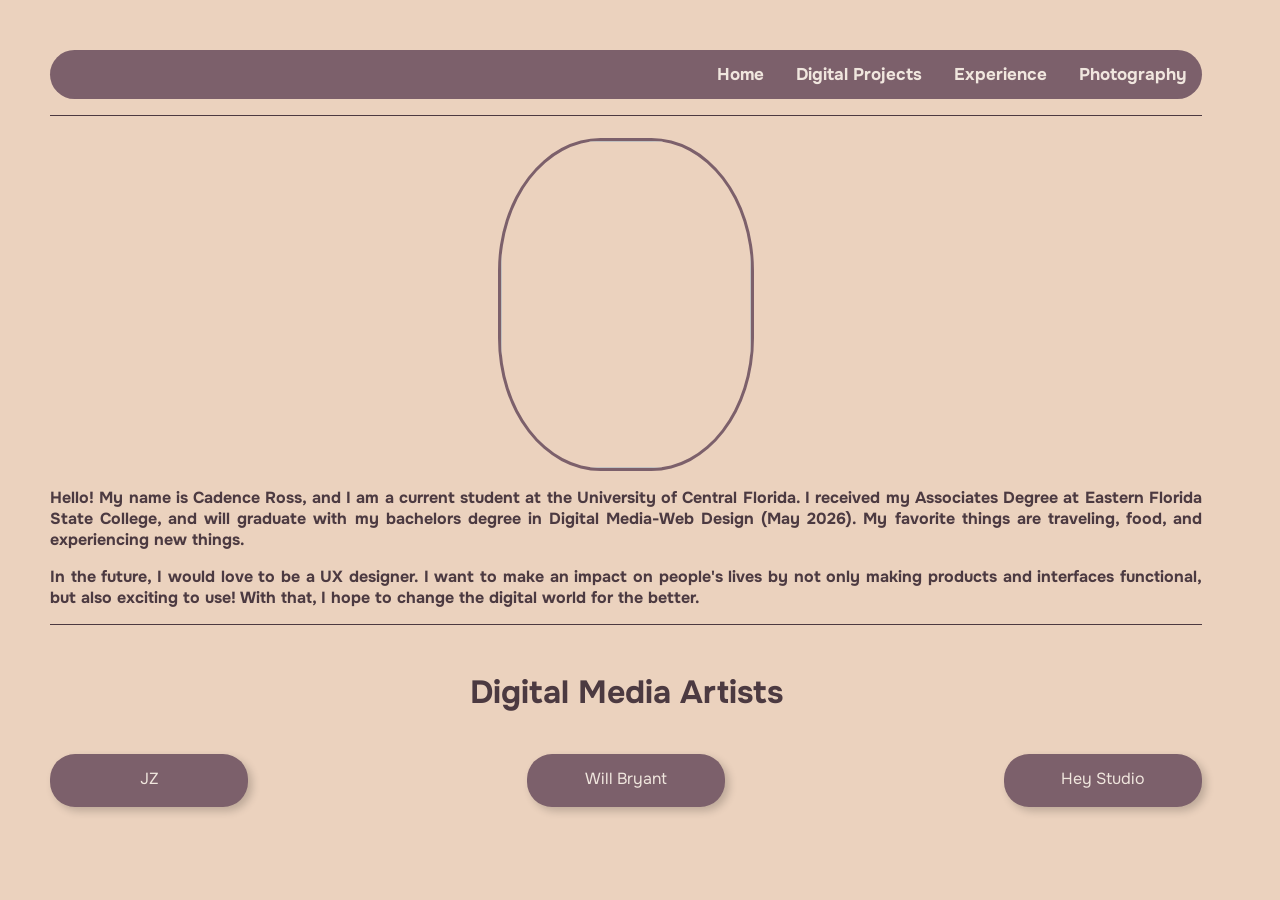
==== index.html @ 034c4d51 "Initial commit" ====
<!DOCTYPE html>
<html>
    <head>
        <title>Cadence Ross</title>
        <link rel="stylesheet" href="./style.css">
    </head>

<div class="TopNav">
    <a href="./photography.html">Photography</a>
    <a href="./experience.html">Experience</a>
    <a href="./projects.html">Digital Projects</a>
    <a href="./index.html">Home</a>
</div>

<hr>

    <body>
        <div class="CenterImage">
            <img src="https://i.imgur.com/yW7DUqZ.png" width="250.5" height="326.5" class="Image">
        </div>
        <p class="Text">Hello! My name is Cadence Ross, and I am a current student at the University of Central Florida. I received my Associates Degree at Eastern Florida State College, and will graduate with my bachelors degree in Digital Media-Web Design (May 2026). My favorite things are traveling, food, and experiencing new things.</p>
        <p class="Text">In the future, I would love to be a UX designer. I want to make an impact on people's lives by not only making products and interfaces functional, but also exciting to use! With that, I hope to change the digital world for the better.</p>
    </body>

<hr>

    <h1>
        Digital Media Artists
    </h1>

<div class="CenterButton">
    <a href="https://www.jzcreativespace.com/my-work"target="blank" id="Button">JZ</a>
    <a href="https://willbryantstudio.com"target="blank" id="Button">Will Bryant</a>
    <a href="https://www.jzcreativespace.com/work"target="blank" id="Button">Hey Studio</a>
</div>

</html>
---- style.css ----
@import url('https://fonts.googleapis.com/css2?family=Onest&display=swap');
html {
    background-color: #ebd2be;
}

.Text {
    font-family: 'Onest', sans-serif;
    color: #4c3a41;
    font-weight: bold;
    text-align: justify;
    padding: 0px;
    float:center;
}

#TextCenter {
    text-align: center;
}

#Button {
    font-family: 'Onest', sans-serif;
    text-decoration: none;
    background-color: #7C606B;
    color: #F0E6DE;
    padding: 14px 14px;
    text-align: center; 
    display: inline-block;
    border-radius: 25px;
    width: 170px;
    height: 25px;
    box-shadow: 4px 4px 8px rgba(0, 0, 0, 0.2);
}

#Button:hover {
    background-color:#4c3a41; 
}

#Button:active {
    background-color: #4c3a41;
    box-shadow: 0 5px #1b1417;
    transform: translateY(4px);
}

.Image {
    margin: auto;
    border: 3px solid #7C606B; 
    border-radius: 40%;
    object-fit: cover;
    object-position: 100% center;
}

.ImageTwo {
    margin: auto;
    display: flex;
    align-items: center;
    justify-content: center;  
}

body {
    width: 90%; 
    padding: 50px;
    margin: 0;
}

.CenterImage {
    display: flex;
    align-items: center;
    justify-content: center;
}

.CenterButton {
    display: flex;
    align-items: center;
    justify-content: space-between;
}

h1 {
    text-align: center;
    font-family: 'Onest', sans-serif;
    color: #4c3a41;
    font-weight: bold;
    padding: 20px; 

}

hr {
    display: block;
    height: 6px; 
    border:0; 
    border-top: 1px solid #4c3a41; 
    margin: 1em 0; 
    padding: 0; 
    width: 100%;
}

.TopNav {
    background-color: #7C606B;
    overflow: hidden;
    border-radius:30px;
    cursor: pointer
    }

.TopNav a {
    float: right;
    color: #F0E6DE;
    text-align: center;
    padding: 14px 16px;
    text-decoration: none;
    font-size: 17px;
    text-shadow: 0 0 50px 0 #4c3a41;
} 

.TopNav a:hover {
    background-color: #F0E6DE;
    color: #7C606B;    
}

.TopNav {
    font-family: 'Onest', sans-serif;
    color: #4c3a41;
    font-weight: bold;
    text-decoration: none;
}

.TopNav :active {

}

.btn {
    font-family: 'Onest', sans-serif;
    text-decoration: none;
    background-color: #7C606B;
    color: #F0E6DE;
    padding: 14px 14px;
    text-align: center;
    display: inline-block;
    border-radius: 25px;
    width: 170px;
    height: 25px;
    box-shadow: 4px 4px 8px rgba(0, 0, 0, 0.2);
}

.btn:hover {
    background-color: #4c3a41;
}

.btn:active {
    background-color: #4c3a41;
    box-shadow: 0 5px #1b1417;
    transform: translateY(4px);
}

.project-section {
    margin: 30px 0;
}

.project-title {
    font-family: 'Onest', sans-serif;
    color: #4c3a41;
    font-weight: bold;
    font-size: 1.3em;
    margin-bottom: 10px;
}

.project-description {
    font-family: 'Onest', sans-serif;
    color: #4c3a41;
    margin-bottom: 24px;
}

.project-links {
    display: flex;
    gap: 16px;
    margin-bottom: 32px;
}

.image-grid {
    display: grid;
    grid-template-columns: repeat(6, 1fr);
    gap: 10px;
}

.work-grid {
    display: grid;
    grid-template-columns: repeat(4, 1fr);
    gap: 16px;
    margin: 20px 0;
    align-items: start;
}

.work-image {
    width: 100%;
    height: auto;
    display: block;
    border-radius: 14px;
}

.image-wrapper {
    position: relative;
    border-radius: 16px;
    border: 2px solid #7C606B;
    box-shadow: 4px 4px 8px rgba(0, 0, 0, 0.2);
    overflow: hidden;
    transition: transform 0.2s ease, box-shadow 0.2s ease;
    line-height: 0;
}

.image-wrapper:hover {
    transform: translateY(-4px);
    box-shadow: 8px 16px 24px rgba(0, 0, 0, 0.3);
}

.photo-image {
    width: 100%;
    height: 280px;
    object-fit: cover;
    display: block;
    border-radius: 14px;
}

.phone-image {
    width: 100%;
    height: auto;
    display: block;
}

.image-label {
    position: absolute;
    bottom: 0;
    left: 0;
    right: 0;
    background: rgba(76, 58, 65, 0.75);
    color: #F0E6DE;
    font-family: 'Onest', sans-serif;
    font-size: 0.75em;
    text-align: center;
    padding: 8px 6px;
    opacity: 0;
    transition: opacity 0.2s ease;
}

.image-wrapper:hover .image-label {
    opacity: 1;
}
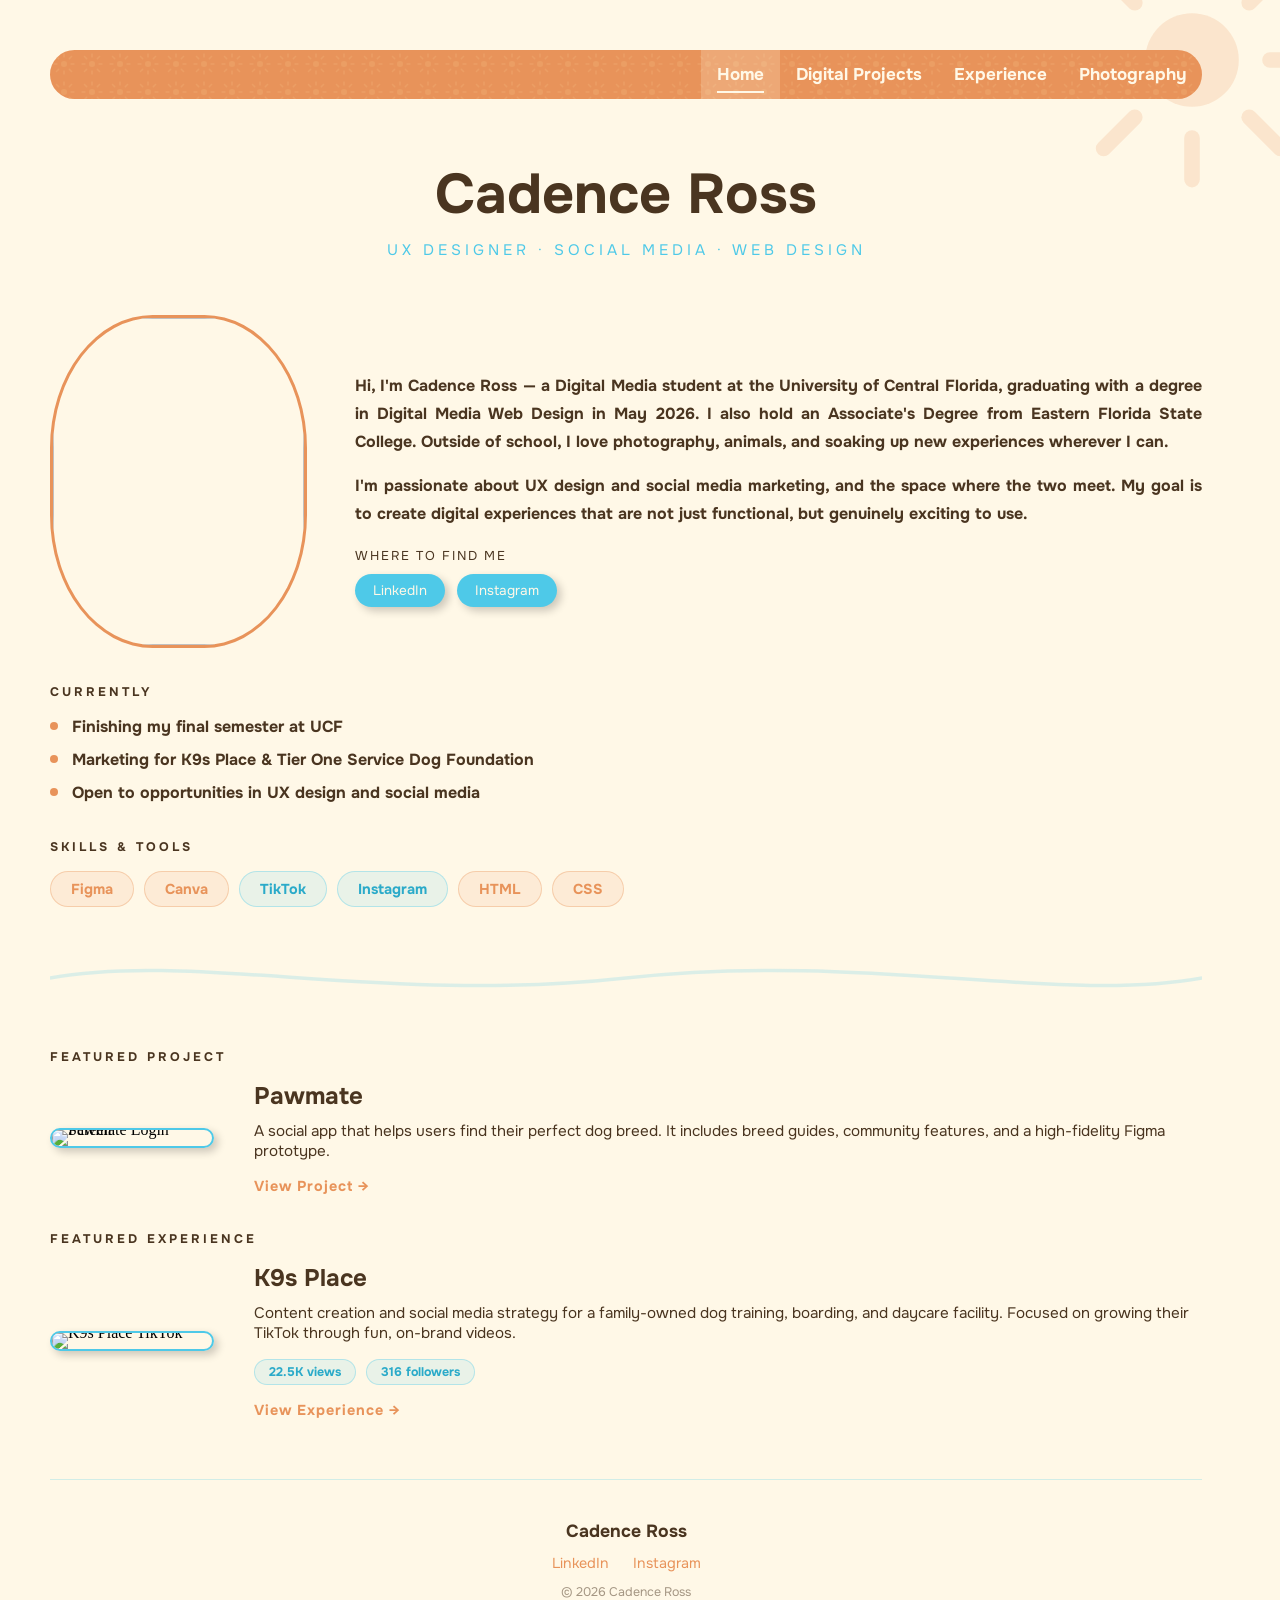
==== commit de3f2194: "Add featured experience section and simplify copy - Added K9s Place featured section to home page wi" ====
--- a/index.html
+++ b/index.html
@@ -1,7 +1,9 @@
 <!DOCTYPE html>
 <html>
     <head>
+        <meta name="viewport" content="width=device-width, initial-scale=1.0">
         <title>Cadence Ross</title>
+        <link rel="icon" type="image/svg+xml" href="./favicon.svg">
         <link rel="stylesheet" href="./style.css">
     </head>
 
@@ -12,26 +14,100 @@
     <a href="./index.html">Home</a>
 </div>
 
-<hr>
+    <body>
+        <div class="hero">
+            <h1 class="hero-name">Cadence Ross</h1>
+            <p class="hero-tagline">UX Designer &middot; Social Media &middot; Web Design</p>
+        </div>
 
-    <body>
-        <div class="CenterImage">
-            <img src="https://i.imgur.com/yW7DUqZ.png" width="250.5" height="326.5" class="Image">
+        <div class="about-layout reveal">
+            <div class="CenterImage">
+                <img src="https://i.imgur.com/yW7DUqZ.png" width="250.5" height="326.5" class="Image">
+            </div>
+            <div class="about-text">
+                <p class="Text">Hi, I'm Cadence Ross — a Digital Media student at the University of Central Florida, graduating with a degree in Digital Media Web Design in May 2026. I also hold an Associate's Degree from Eastern Florida State College. Outside of school, I love photography, animals, and soaking up new experiences wherever I can.</p>
+                <p class="Text">I'm passionate about UX design and social media marketing, and the space where the two meet. My goal is to create digital experiences that are not just functional, but genuinely exciting to use.</p>
+                <div class="find-me">
+                    <p class="find-me-label">Where to find me</p>
+                    <div class="find-me-links">
+                        <a href="https://www.linkedin.com/in/cadence-r-6a7a8b280/" target="_blank" class="btn-sm">LinkedIn</a>
+                        <a href="https://www.instagram.com/_cadenceross/" target="_blank" class="btn-sm">Instagram</a>
+                    </div>
+                </div>
+            </div>
         </div>
-        <p class="Text">Hello! My name is Cadence Ross, and I am a current student at the University of Central Florida. I received my Associates Degree at Eastern Florida State College, and will graduate with my bachelors degree in Digital Media-Web Design (May 2026). My favorite things are traveling, food, and experiencing new things.</p>
-        <p class="Text">In the future, I would love to be a UX designer. I want to make an impact on people's lives by not only making products and interfaces functional, but also exciting to use! With that, I hope to change the digital world for the better.</p>
+
+        <div class="currently-section reveal">
+            <p class="section-label">Currently</p>
+            <div class="currently-items">
+                <div class="currently-item">
+                    <span class="currently-dot"></span>
+                    <p>Finishing my final semester at UCF</p>
+                </div>
+                <div class="currently-item">
+                    <span class="currently-dot"></span>
+                    <p>Marketing for K9s Place &amp; Tier One Service Dog Foundation</p>
+                </div>
+                <div class="currently-item">
+                    <span class="currently-dot"></span>
+                    <p>Open to opportunities in UX design and social media</p>
+                </div>
+            </div>
+        </div>
+
+        <div class="skills-section reveal">
+            <p class="section-label">Skills &amp; Tools</p>
+            <div class="skills-grid">
+                <span class="skill-pill coral">Figma</span>
+                <span class="skill-pill coral">Canva</span>
+                <span class="skill-pill blue">TikTok</span>
+                <span class="skill-pill blue">Instagram</span>
+                <span class="skill-pill coral">HTML</span>
+                <span class="skill-pill coral">CSS</span>
+            </div>
+        </div>
+
+        <div class="wave-divider">
+            <svg viewBox="0 0 1200 40" xmlns="http://www.w3.org/2000/svg" preserveAspectRatio="none">
+                <path d="M0,20 C150,5 350,35 600,20 C850,5 1050,35 1200,20" stroke="#4EC9E8" stroke-width="2" fill="none" stroke-opacity="0.2"/>
+            </svg>
+        </div>
+
+        <div class="featured-section reveal">
+            <p class="section-label">Featured Project</p>
+            <div class="featured-layout">
+                <div class="image-wrapper featured-img-wrap">
+                    <img src="https://imgur.com/qTcFikV.png" alt="Pawmate Login Screen" class="featured-img">
+                </div>
+                <div class="featured-info">
+                    <h3>Pawmate</h3>
+                    <p>A social app that helps users find their perfect dog breed. It includes breed guides, community features, and a high-fidelity Figma prototype.</p>
+                    <a href="./projects.html" class="featured-link">View Project →</a>
+                </div>
+            </div>
+        </div>
+
+        <div class="featured-section reveal">
+            <p class="section-label">Featured Experience</p>
+            <div class="featured-layout">
+                <div class="image-wrapper featured-img-wrap">
+                    <img src="https://imgur.com/DvLUb1i.jpg" alt="K9s Place TikTok" class="featured-img">
+                </div>
+                <div class="featured-info">
+                    <h3>K9s Place</h3>
+                    <p>Content creation and social media strategy for a family-owned dog training, boarding, and daycare facility. Focused on growing their TikTok through fun, on-brand videos.</p>
+                    <div class="featured-stats">
+                        <span class="stat-badge">22.5K views</span>
+                        <span class="stat-badge">316 followers</span>
+                    </div>
+                    <a href="./experience.html" class="featured-link">View Experience →</a>
+                </div>
+            </div>
+        </div>
+
+
+
     </body>
 
-<hr>
-
-    <h1>
-        Digital Media Artists
-    </h1>
-
-<div class="CenterButton">
-    <a href="https://www.jzcreativespace.com/my-work"target="blank" id="Button">JZ</a>
-    <a href="https://willbryantstudio.com"target="blank" id="Button">Will Bryant</a>
-    <a href="https://www.jzcreativespace.com/work"target="blank" id="Button">Hey Studio</a>
-</div>
-
-</html>+<script src="./script.js"></script>
+</html>
--- a/style.css
+++ b/style.css
@@ -1,16 +1,18 @@
 @import url('https://fonts.googleapis.com/css2?family=Onest&display=swap');
 html {
-    background-color: #ebd2be;
+    background-color: #FFF8E7;
 }
 
 .Text {
     font-family: 'Onest', sans-serif;
-    color: #4c3a41;
+    color: #4A3520;
     font-weight: bold;
     text-align: justify;
     padding: 0px;
-    float:center;
-}
+    float: center;
+    line-height: 1.75;
+}
+
 
 #TextCenter {
     text-align: center;
@@ -19,10 +21,10 @@
 #Button {
     font-family: 'Onest', sans-serif;
     text-decoration: none;
-    background-color: #7C606B;
-    color: #F0E6DE;
+    background-color: #E8935A;
+    color: #FFF8E7;
     padding: 14px 14px;
-    text-align: center; 
+    text-align: center;
     display: inline-block;
     border-radius: 25px;
     width: 170px;
@@ -31,18 +33,19 @@
 }
 
 #Button:hover {
-    background-color:#4c3a41; 
+    background-color: #C4693A;
+    transform: scale(1.04);
 }
 
 #Button:active {
-    background-color: #4c3a41;
-    box-shadow: 0 5px #1b1417;
+    background-color: #C4693A;
+    box-shadow: 0 5px #1E160A;
     transform: translateY(4px);
 }
 
 .Image {
     margin: auto;
-    border: 3px solid #7C606B; 
+    border: 3px solid #E8935A;
     border-radius: 40%;
     object-fit: cover;
     object-position: 100% center;
@@ -56,9 +59,15 @@
 }
 
 body {
-    width: 90%; 
+    width: 90%;
     padding: 50px;
     margin: 0;
+    animation: pageFade 0.5s ease forwards;
+}
+
+@keyframes pageFade {
+    from { opacity: 0; transform: translateY(8px); }
+    to   { opacity: 1; transform: translateY(0); }
 }
 
 .CenterImage {
@@ -76,47 +85,87 @@
 h1 {
     text-align: center;
     font-family: 'Onest', sans-serif;
-    color: #4c3a41;
-    font-weight: bold;
-    padding: 20px; 
-
+    color: #4A3520;
+    font-weight: bold;
+    padding: 20px;
 }
 
 hr {
     display: block;
-    height: 6px; 
-    border:0; 
-    border-top: 1px solid #4c3a41; 
-    margin: 1em 0; 
-    padding: 0; 
+    border: 0;
+    border-top: 1px solid rgba(78, 201, 232, 0.25);
+    margin: 1em 0;
+    padding: 0;
     width: 100%;
 }
 
+.wave-divider {
+    width: 100%;
+    margin: 24px 0;
+    overflow: hidden;
+}
+
+.wave-divider svg {
+    width: 100%;
+    height: 70px;
+    display: block;
+}
+
 .TopNav {
-    background-color: #7C606B;
+    background-color: #E8935A;
+    background-image: url("data:image/svg+xml,%3Csvg xmlns='http://www.w3.org/2000/svg' width='28' height='28' viewBox='0 0 28 28'%3E%3Ccircle cx='14' cy='14' r='3' fill='%23FDD99A' opacity='0.15'/%3E%3Cline x1='14' y1='4' x2='14' y2='7' stroke='%23FDD99A' stroke-width='1.5' stroke-linecap='round' opacity='0.15'/%3E%3Cline x1='14' y1='21' x2='14' y2='24' stroke='%23FDD99A' stroke-width='1.5' stroke-linecap='round' opacity='0.15'/%3E%3Cline x1='4' y1='14' x2='7' y2='14' stroke='%23FDD99A' stroke-width='1.5' stroke-linecap='round' opacity='0.15'/%3E%3Cline x1='21' y1='14' x2='24' y2='14' stroke='%23FDD99A' stroke-width='1.5' stroke-linecap='round' opacity='0.15'/%3E%3Cline x1='6.5' y1='6.5' x2='8.6' y2='8.6' stroke='%23FDD99A' stroke-width='1.5' stroke-linecap='round' opacity='0.15'/%3E%3Cline x1='19.4' y1='19.4' x2='21.5' y2='21.5' stroke='%23FDD99A' stroke-width='1.5' stroke-linecap='round' opacity='0.15'/%3E%3Cline x1='21.5' y1='6.5' x2='19.4' y2='8.6' stroke='%23FDD99A' stroke-width='1.5' stroke-linecap='round' opacity='0.15'/%3E%3Cline x1='8.6' y1='19.4' x2='6.5' y2='21.5' stroke='%23FDD99A' stroke-width='1.5' stroke-linecap='round' opacity='0.15'/%3E%3C/svg%3E");
+    background-size: 28px 28px;
+    background-repeat: repeat;
     overflow: hidden;
-    border-radius:30px;
-    cursor: pointer
-    }
+    border-radius: 30px;
+    cursor: pointer;
+    position: sticky;
+    top: 10px;
+    z-index: 100;
+}
 
 .TopNav a {
     float: right;
-    color: #F0E6DE;
+    color: #FFF8E7;
     text-align: center;
     padding: 14px 16px;
     text-decoration: none;
     font-size: 17px;
-    text-shadow: 0 0 50px 0 #4c3a41;
-} 
+    position: relative;
+    transition: background-color 0.2s ease;
+}
+
+.TopNav a::after {
+    content: '';
+    position: absolute;
+    bottom: 6px;
+    left: 16px;
+    right: 16px;
+    height: 2px;
+    background: #FFF8E7;
+    transform: scaleX(0);
+    transform-origin: right;
+    transition: transform 0.25s ease;
+}
+
+.TopNav a:hover::after,
+.TopNav a.active::after {
+    transform: scaleX(1);
+    transform-origin: left;
+}
 
 .TopNav a:hover {
-    background-color: #F0E6DE;
-    color: #7C606B;    
+    background-color: rgba(255, 248, 231, 0.15);
+    color: #FFF8E7;
+}
+
+.TopNav a.active {
+    background-color: rgba(255, 248, 231, 0.2);
 }
 
 .TopNav {
     font-family: 'Onest', sans-serif;
-    color: #4c3a41;
+    color: #4A3520;
     font-weight: bold;
     text-decoration: none;
 }
@@ -128,8 +177,8 @@
 .btn {
     font-family: 'Onest', sans-serif;
     text-decoration: none;
-    background-color: #7C606B;
-    color: #F0E6DE;
+    background-color: #E8935A;
+    color: #FFF8E7;
     padding: 14px 14px;
     text-align: center;
     display: inline-block;
@@ -140,22 +189,69 @@
 }
 
 .btn:hover {
-    background-color: #4c3a41;
+    background-color: #C4693A;
+    transform: scale(1.04);
 }
 
 .btn:active {
-    background-color: #4c3a41;
-    box-shadow: 0 5px #1b1417;
+    background-color: #C4693A;
+    box-shadow: 0 5px #1E160A;
     transform: translateY(4px);
+}
+
+.btn-sm {
+    font-family: 'Onest', sans-serif;
+    text-decoration: none;
+    background-color: #4EC9E8;
+    color: #FFF8E7;
+    padding: 8px 18px;
+    text-align: center;
+    display: inline-block;
+    border-radius: 25px;
+    font-size: 0.85em;
+    box-shadow: 4px 4px 8px rgba(0, 0, 0, 0.2);
+    transition: background-color 0.2s ease, transform 0.2s ease;
+}
+
+.btn-sm:hover {
+    background-color: #2BAAC9;
+    transform: scale(1.04);
+}
+
+.LinkedInWrap {
+    display: flex;
+    justify-content: center;
+    margin-top: 16px;
+}
+
+.find-me {
+    margin-top: 20px;
+}
+
+.find-me-label {
+    font-family: 'Onest', sans-serif;
+    color: #4A3520;
+    font-size: 0.8em;
+    letter-spacing: 2px;
+    text-transform: uppercase;
+    margin: 0 0 10px;
+}
+
+.find-me-links {
+    display: flex;
+    gap: 12px;
 }
 
 .project-section {
     margin: 30px 0;
+    padding: 20px;
+    border-radius: 16px;
+    background: rgba(232, 147, 90, 0.12);
 }
 
 .project-title {
     font-family: 'Onest', sans-serif;
-    color: #4c3a41;
+    color: #4A3520;
     font-weight: bold;
     font-size: 1.3em;
     margin-bottom: 10px;
@@ -163,8 +259,9 @@
 
 .project-description {
     font-family: 'Onest', sans-serif;
-    color: #4c3a41;
+    color: #4A3520;
     margin-bottom: 24px;
+    line-height: 1.75;
 }
 
 .project-links {
@@ -197,7 +294,7 @@
 .image-wrapper {
     position: relative;
     border-radius: 16px;
-    border: 2px solid #7C606B;
+    border: 2px solid #4EC9E8;
     box-shadow: 4px 4px 8px rgba(0, 0, 0, 0.2);
     overflow: hidden;
     transition: transform 0.2s ease, box-shadow 0.2s ease;
@@ -228,8 +325,8 @@
     bottom: 0;
     left: 0;
     right: 0;
-    background: rgba(76, 58, 65, 0.75);
-    color: #F0E6DE;
+    background: rgba(14, 100, 140, 0.78);
+    color: #FFF8E7;
     font-family: 'Onest', sans-serif;
     font-size: 0.75em;
     text-align: center;
@@ -242,4 +339,472 @@
     opacity: 1;
 }
 
-
+.image-wrapper img {
+    cursor: zoom-in;
+}
+
+/* === HERO === */
+@keyframes fadeUp {
+    from { opacity: 0; transform: translateY(30px); }
+    to   { opacity: 1; transform: translateY(0); }
+}
+
+.hero {
+    text-align: center;
+    padding: 60px 0 30px;
+}
+
+.hero-name {
+    font-size: 3.5em;
+    padding: 0;
+    margin: 0;
+    animation: fadeUp 0.8s ease forwards;
+}
+
+.hero-tagline {
+    font-family: 'Onest', sans-serif;
+    color: #4EC9E8;
+    font-size: 0.95em;
+    letter-spacing: 4px;
+    text-transform: uppercase;
+    margin-top: 10px;
+    animation: fadeUp 0.8s 0.2s ease both;
+}
+
+/* === SCROLL REVEAL === */
+.reveal {
+    opacity: 0;
+    transform: translateY(30px);
+    transition: opacity 0.6s ease, transform 0.6s ease;
+}
+
+.reveal.visible {
+    opacity: 1;
+    transform: translateY(0);
+}
+
+/* === LIGHTBOX === */
+#lightbox {
+    display: none;
+    position: fixed;
+    inset: 0;
+    background: rgba(10, 40, 60, 0.93);
+    z-index: 1000;
+    align-items: center;
+    justify-content: center;
+    cursor: zoom-out;
+}
+
+#lightbox.active {
+    display: flex;
+}
+
+#lightbox img {
+    max-width: 90vw;
+    max-height: 90vh;
+    object-fit: contain;
+    border-radius: 12px;
+    box-shadow: 0 20px 60px rgba(0, 0, 0, 0.5);
+    animation: fadeUp 0.2s ease forwards;
+}
+
+/* === PAGE HEADER === */
+.page-header {
+    text-align: center;
+    padding: 40px 0 10px;
+}
+
+.page-header h1 {
+    padding: 0;
+    margin: 0;
+}
+
+.page-subtitle {
+    font-family: 'Onest', sans-serif;
+    color: #4EC9E8;
+    font-size: 0.9em;
+    letter-spacing: 3px;
+    text-transform: uppercase;
+    margin-top: 8px;
+}
+
+/* === SECTION HEADER === */
+.section-header {
+    display: flex;
+    align-items: center;
+    gap: 16px;
+    flex-wrap: wrap;
+    margin-bottom: 12px;
+}
+
+.section-header .project-title {
+    margin-bottom: 0;
+}
+
+.date-badge {
+    font-family: 'Onest', sans-serif;
+    font-size: 0.78em;
+    background: rgba(78, 201, 232, 0.12);
+    color: #4EC9E8;
+    border: 1px solid rgba(78, 201, 232, 0.35);
+    border-radius: 20px;
+    padding: 4px 12px;
+}
+
+.role-badge {
+    font-family: 'Onest', sans-serif;
+    font-size: 0.78em;
+    background: rgba(232, 147, 90, 0.12);
+    color: #E8935A;
+    border: 1px solid rgba(232, 147, 90, 0.35);
+    border-radius: 20px;
+    padding: 4px 12px;
+}
+
+/* === TAGS === */
+.tags {
+    display: flex;
+    flex-wrap: wrap;
+    gap: 8px;
+    margin-bottom: 20px;
+}
+
+.tag {
+    font-family: 'Onest', sans-serif;
+    font-size: 0.78em;
+    background: rgba(232, 147, 90, 0.1);
+    color: #E8935A;
+    border: 1px solid rgba(232, 147, 90, 0.3);
+    border-radius: 20px;
+    padding: 4px 12px;
+}
+
+/* === PHOTO GRID === */
+.photo-grid {
+    display: grid;
+    grid-template-columns: repeat(3, 1fr);
+    gap: 12px;
+}
+
+/* === SECTION LABEL === */
+.section-label {
+    font-family: 'Onest', sans-serif;
+    color: #4A3520;
+    font-size: 0.78em;
+    font-weight: bold;
+    letter-spacing: 3px;
+    text-transform: uppercase;
+    margin: 0 0 16px;
+}
+
+/* === CURRENTLY === */
+.currently-section {
+    margin: 36px 0;
+}
+
+.currently-items {
+    display: flex;
+    flex-direction: column;
+    gap: 12px;
+}
+
+.currently-item {
+    display: flex;
+    align-items: flex-start;
+    gap: 14px;
+}
+
+.currently-dot {
+    width: 8px;
+    height: 8px;
+    min-width: 8px;
+    background: #E8935A;
+    border-radius: 50%;
+    margin-top: 6px;
+}
+
+.currently-item p {
+    font-family: 'Onest', sans-serif;
+    color: #4A3520;
+    font-weight: bold;
+    margin: 0;
+}
+
+/* === SKILLS === */
+.skills-section {
+    margin: 36px 0;
+}
+
+.skills-grid {
+    display: flex;
+    flex-wrap: wrap;
+    gap: 10px;
+}
+
+.skill-pill {
+    font-family: 'Onest', sans-serif;
+    font-size: 0.9em;
+    font-weight: bold;
+    padding: 8px 20px;
+    border-radius: 25px;
+}
+
+.skill-pill.coral {
+    background: rgba(232, 147, 90, 0.12);
+    color: #E8935A;
+    border: 1.5px solid rgba(232, 147, 90, 0.35);
+}
+
+.skill-pill.blue {
+    background: rgba(78, 201, 232, 0.12);
+    color: #2BAAC9;
+    border: 1.5px solid rgba(78, 201, 232, 0.35);
+}
+
+/* === FEATURED PROJECT === */
+.featured-section {
+    margin: 36px 0;
+}
+
+.featured-layout {
+    display: flex;
+    gap: 40px;
+    align-items: center;
+}
+
+.featured-img-wrap {
+    width: 160px;
+    flex-shrink: 0;
+}
+
+.featured-img {
+    width: 100%;
+    height: auto;
+    display: block;
+}
+
+.featured-info h3 {
+    font-family: 'Onest', sans-serif;
+    color: #4A3520;
+    font-weight: bold;
+    font-size: 1.5em;
+    margin: 0 0 10px;
+}
+
+.featured-info p {
+    font-family: 'Onest', sans-serif;
+    color: #4A3520;
+    margin: 0 0 16px;
+    font-size: 0.95em;
+}
+
+.featured-stats {
+    display: flex;
+    gap: 10px;
+    flex-wrap: wrap;
+    margin-bottom: 16px;
+}
+
+.stat-badge {
+    font-family: 'Onest', sans-serif;
+    font-size: 0.78em;
+    font-weight: bold;
+    background: rgba(78, 201, 232, 0.12);
+    color: #2BAAC9;
+    border: 1.5px solid rgba(78, 201, 232, 0.35);
+    border-radius: 20px;
+    padding: 4px 14px;
+}
+
+.featured-link {
+    font-family: 'Onest', sans-serif;
+    color: #E8935A;
+    font-size: 0.9em;
+    font-weight: bold;
+    text-decoration: none;
+    letter-spacing: 1px;
+}
+
+/* === INTERESTS === */
+.interests-section {
+    margin: 36px 0 20px;
+}
+
+.interests-grid {
+    display: grid;
+    grid-template-columns: repeat(3, 1fr);
+    gap: 16px;
+}
+
+.interest-card {
+    background: rgba(232, 147, 90, 0.08);
+    border: 1.5px solid rgba(232, 147, 90, 0.25);
+    border-radius: 16px;
+    padding: 20px;
+    text-align: center;
+}
+
+.interest-title {
+    font-family: 'Onest', sans-serif;
+    color: #E8935A;
+    font-weight: bold;
+    font-size: 1em;
+    margin: 0 0 6px;
+}
+
+.interest-desc {
+    font-family: 'Onest', sans-serif;
+    color: #4A3520;
+    font-size: 0.85em;
+    margin: 0;
+}
+
+/* === ABOUT LAYOUT === */
+.about-layout {
+    display: flex;
+    gap: 48px;
+    align-items: center;
+    margin: 10px 0;
+}
+
+.about-text {
+    flex: 1;
+}
+
+
+/* === DECORATIVE SUNS === */
+@keyframes spin-slow {
+    to { transform: rotate(360deg); }
+}
+
+.sun-deco {
+    position: fixed;
+    pointer-events: none;
+    z-index: 0;
+    color: #E8935A;
+}
+
+.sun-deco--lg {
+    width: 260px;
+    height: 260px;
+    top: -70px;
+    right: -70px;
+    opacity: 0.18;
+    animation: spin-slow 25s linear infinite;
+}
+
+.sun-deco--sm {
+    width: 110px;
+    height: 110px;
+    bottom: 50px;
+    left: -20px;
+    opacity: 0.13;
+    animation: spin-slow 35s linear infinite reverse;
+}
+
+/* === FOOTER === */
+.site-footer {
+    text-align: center;
+    padding: 40px 0 30px;
+    margin-top: 60px;
+    border-top: 1px solid rgba(78, 201, 232, 0.25);
+}
+
+.footer-name {
+    font-family: 'Onest', sans-serif;
+    font-weight: bold;
+    color: #4A3520;
+    font-size: 1.1em;
+    margin: 0 0 12px;
+}
+
+.footer-links {
+    display: flex;
+    justify-content: center;
+    gap: 24px;
+    margin-bottom: 12px;
+}
+
+.footer-links a {
+    font-family: 'Onest', sans-serif;
+    color: #E8935A;
+    text-decoration: none;
+    font-size: 0.9em;
+    transition: color 0.2s ease;
+}
+
+.footer-links a:hover {
+    color: #C4693A;
+}
+
+.footer-copy {
+    font-family: 'Onest', sans-serif;
+    color: #4A3520;
+    font-size: 0.78em;
+    opacity: 0.5;
+    margin: 0;
+}
+
+/* === MOBILE === */
+@media (max-width: 768px) {
+    body {
+        padding: 20px;
+    }
+
+    .TopNav a {
+        font-size: 13px;
+        padding: 10px 8px;
+    }
+
+    .hero-name {
+        font-size: 2.2em;
+    }
+
+    .hero {
+        padding: 30px 0 20px;
+    }
+
+    .about-layout {
+        flex-direction: column;
+        gap: 24px;
+    }
+
+    .featured-layout {
+        flex-direction: column;
+        gap: 20px;
+    }
+
+    .featured-img-wrap {
+        width: 140px;
+        margin: 0 auto;
+    }
+
+    .work-grid {
+        grid-template-columns: repeat(2, 1fr);
+    }
+
+    .image-grid {
+        grid-template-columns: repeat(3, 1fr);
+    }
+
+    .section-header {
+        flex-direction: column;
+        align-items: flex-start;
+        gap: 6px;
+    }
+
+    .project-links {
+        flex-wrap: wrap;
+    }
+
+    .sun-deco--lg {
+        width: 150px;
+        height: 150px;
+        top: -40px;
+        right: -40px;
+    }
+
+    .page-header {
+        padding: 20px 0 5px;
+    }
+}
